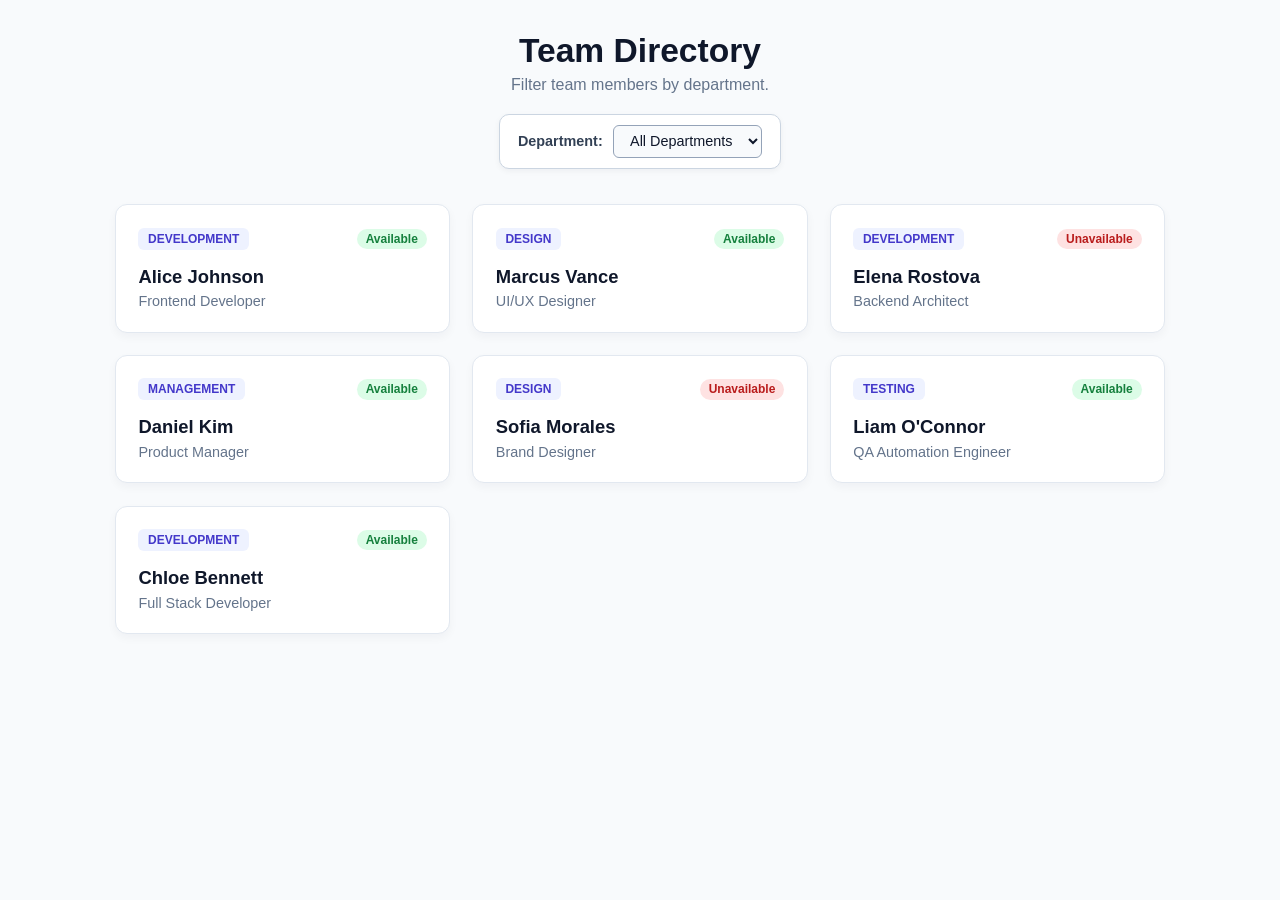
==== member/index.html @ e356025e "v1" ====
<!DOCTYPE html>
<html lang="en">
<head>
  <meta charset="UTF-8">
  <meta name="viewport" content="width=device-width, initial-scale=1.0">
  <title>Team Directory</title>
  <link rel="stylesheet" href="./styles/style.css">
</head>
<body>
  <header class="page-header">
    <h1>Team Directory</h1>
    <p>Filter team members by department.</p>

    <div class="filter-bar">
      <label for="department-filter">Department:</label>
      <select id="department-filter">
        <option value="all">All Departments</option>
      </select>
    </div>
  </header>

  <main>
    <section id="team-container" class="team-grid"></section>
  </main>

  <script type="module" src="./scripts/app.js"></script>
</body>
</html>
---- member/styles/style.css ----
* {
  box-sizing: border-box;
  margin: 0;
  padding: 0;
  font-family: 'Segoe UI', Tahoma, Geneva, Verdana, sans-serif;
}

body {
  background-color: #f8fafc;
  color: #0f172a;
  padding: 2rem;
}

.page-header {
  text-align: center;
  margin-bottom: 2.2rem;
}

.page-header h1 {
  font-size: 2.1rem;
  margin-bottom: 0.4rem;
}

.page-header p {
  color: #64748b;
  margin-bottom: 1.2rem;
}

.filter-bar {
  display: inline-flex;
  align-items: center;
  gap: 0.65rem;
  background-color: #ffffff;
  padding: 0.65rem 1.1rem;
  border-radius: 10px;
  border: 1px solid #cbd5e1;
  box-shadow: 0 2px 6px rgba(15, 23, 42, 0.05);
}

.filter-bar label {
  font-weight: 600;
  font-size: 0.9rem;
  color: #334155;
}

.filter-bar select {
  padding: 0.4rem 0.75rem;
  border-radius: 6px;
  border: 1px solid #94a3b8;
  font-size: 0.9rem;
  background-color: #f8fafc;
  color: #0f172a;
  cursor: pointer;
}

.team-grid {
  max-width: 1050px;
  margin: 0 auto;
  display: grid;
  grid-template-columns: repeat(auto-fill, minmax(260px, 1fr));
  gap: 1.4rem;
}

.member-card {
  background-color: #ffffff;
  border: 1px solid #e2e8f0;
  border-radius: 12px;
  padding: 1.4rem;
  box-shadow: 0 4px 10px rgba(15, 23, 42, 0.04);
  transition: transform 0.2s ease;
}

.member-card:hover {
  transform: translateY(-3px);
}

.member-top {
  display: flex;
  justify-content: space-between;
  align-items: center;
  margin-bottom: 1rem;
}

.department-tag {
  background-color: #eef2ff;
  color: #4338ca;
  font-size: 0.75rem;
  font-weight: 700;
  padding: 0.25rem 0.6rem;
  border-radius: 6px;
  text-transform: uppercase;
}

.status-badge {
  font-size: 0.75rem;
  font-weight: 600;
  padding: 0.2rem 0.55rem;
  border-radius: 999px;
}

.status-available {
  background-color: #dcfce7;
  color: #15803d;
}

.status-busy {
  background-color: #fee2e2;
  color: #b91c1c;
}

.member-card h2 {
  font-size: 1.15rem;
  margin-bottom: 0.35rem;
  color: #0f172a;
}

.role {
  color: #64748b;
  font-size: 0.9rem;
}
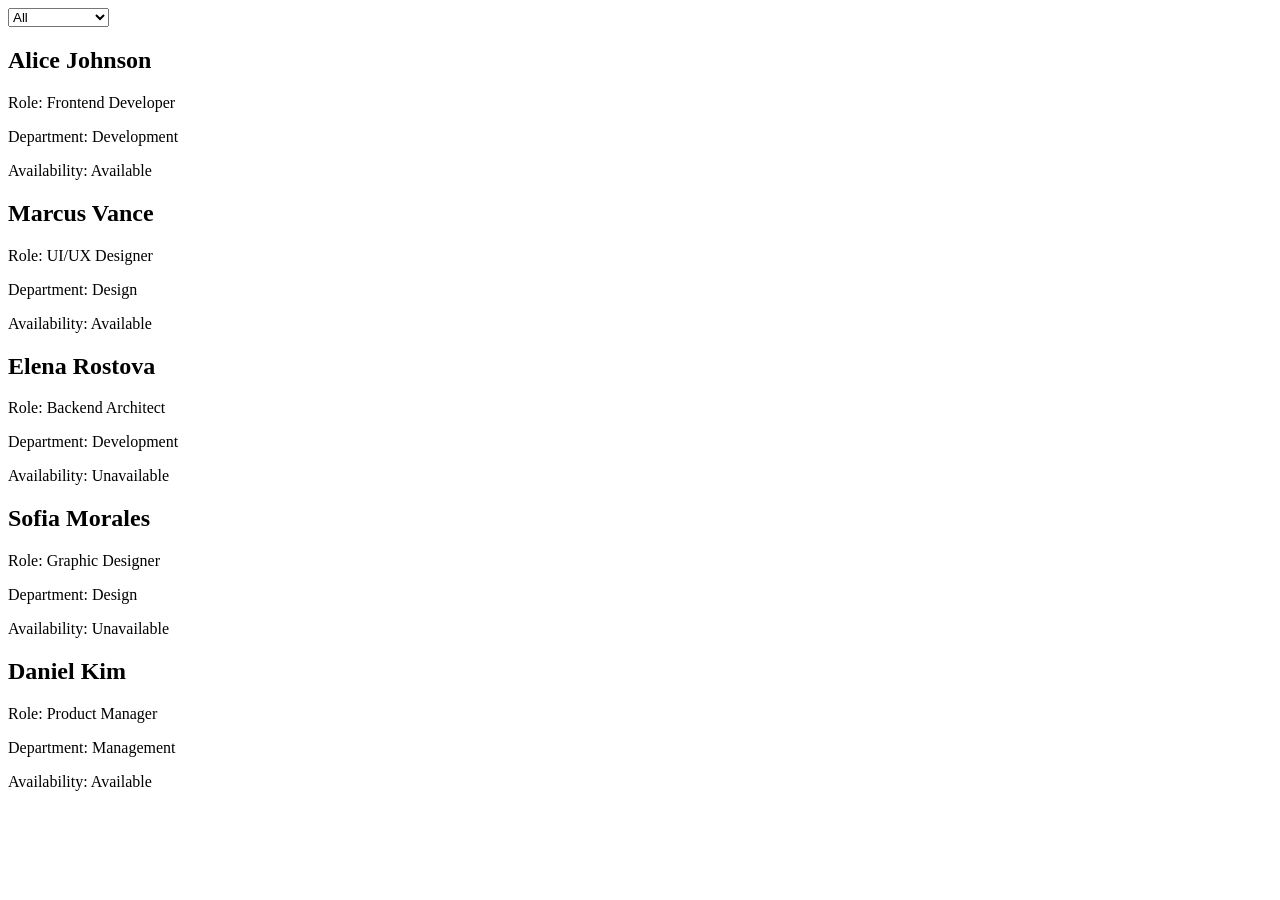
==== commit c4a16e01: "v2" ====
--- a/member/index.html
+++ b/member/index.html
@@ -1,28 +1,21 @@
 <!DOCTYPE html>
-<html lang="en">
+<html>
+
 <head>
-  <meta charset="UTF-8">
-  <meta name="viewport" content="width=device-width, initial-scale=1.0">
-  <title>Team Directory</title>
-  <link rel="stylesheet" href="./styles/style.css">
+    <meta charset="UTF-8">
+    <title>Team Directory</title>
 </head>
+
 <body>
-  <header class="page-header">
-    <h1>Team Directory</h1>
-    <p>Filter team members by department.</p>
+    <select id="department-select">
+        <option value="All">All</option>
+    </select>
 
-    <div class="filter-bar">
-      <label for="department-filter">Department:</label>
-      <select id="department-filter">
-        <option value="all">All Departments</option>
-      </select>
+    <div id="member-holder">
+
     </div>
-  </header>
 
-  <main>
-    <section id="team-container" class="team-grid"></section>
-  </main>
+    <script type="module" src="scripts/app.js"></script>
+</body>
 
-  <script type="module" src="./scripts/app.js"></script>
-</body>
 </html>
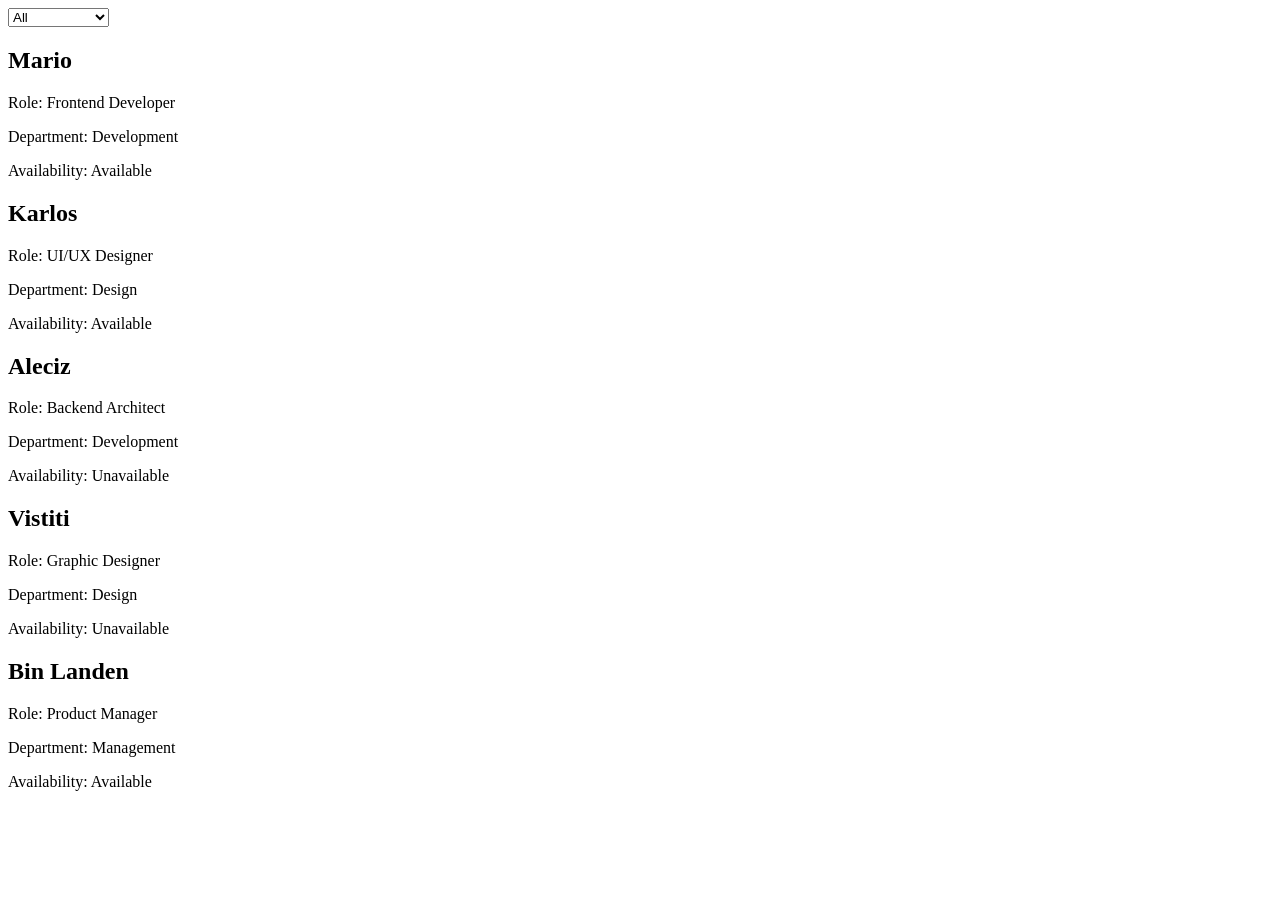
==== commit 999b65dc: "finish" ====
--- a/member/index.html
+++ b/member/index.html
@@ -19,3 +19,4 @@
 </body>
 
 </html>
+ 
